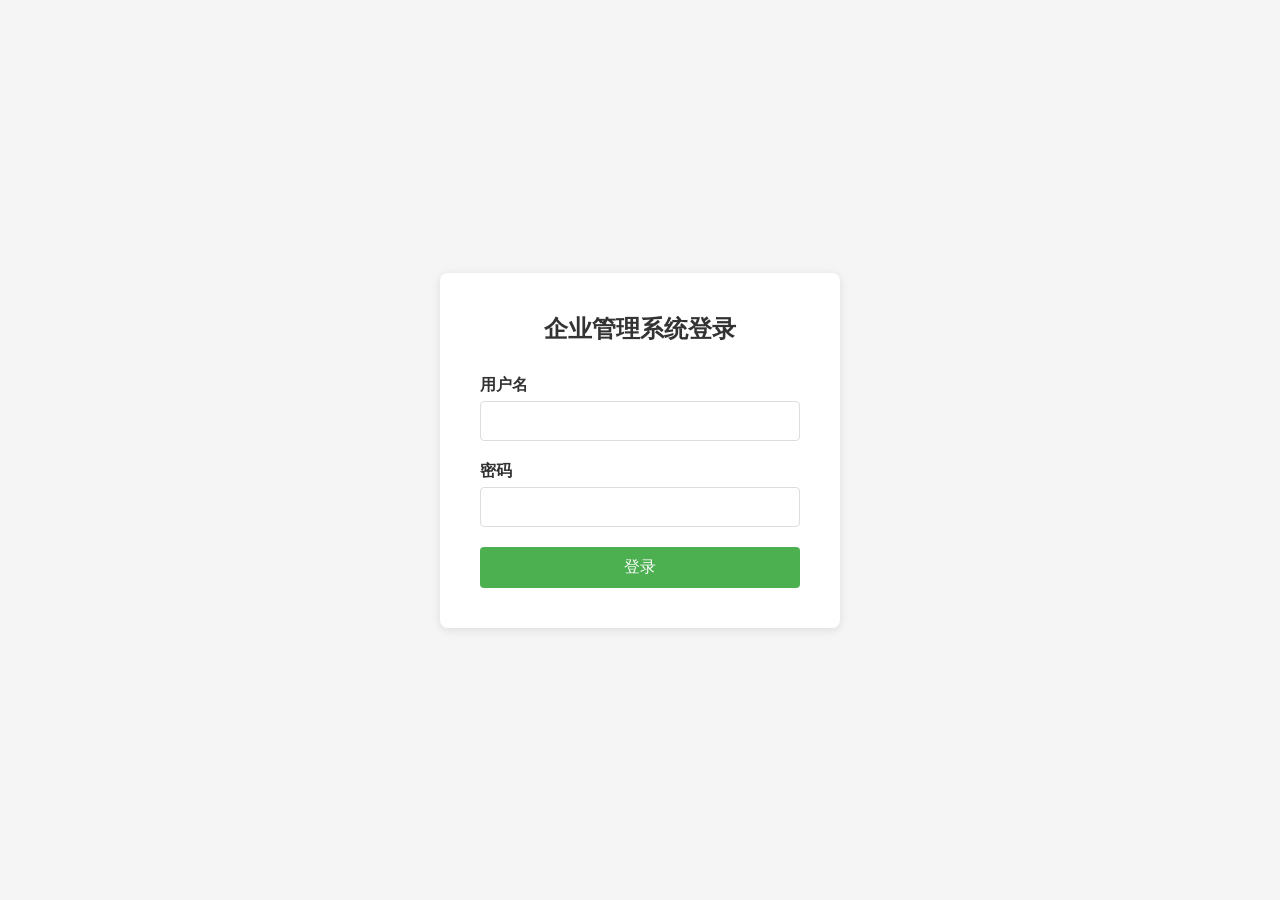
==== index.html @ a505c8fd "初始化企业管理系统前端原型" ====
<!DOCTYPE html>
<html lang="zh-CN">
<head>
    <meta charset="UTF-8">
    <meta name="viewport" content="width=device-width, initial-scale=1.0">
    <title>企业管理系统</title>
    <link rel="stylesheet" href="src/assets/css/style.css">
</head>
<body>
    <div class="container">
        <!-- 登录界面 -->
        <div id="login-page" class="page active">
            <div class="login-container">
                <h2>企业管理系统登录</h2>
                <form id="login-form">
                    <div class="form-group">
                        <label for="username">用户名</label>
                        <input type="text" id="username" name="username" required>
                    </div>
                    <div class="form-group">
                        <label for="password">密码</label>
                        <input type="password" id="password" name="password" required>
                    </div>
                    <button type="submit" class="btn">登录</button>
                </form>
            </div>
        </div>

        <!-- 主界面 -->
        <div id="main-page" class="page">
            <!-- 顶部导航栏 -->
            <header class="header">
                <h1>企业管理系统</h1>
                <div class="user-info">
                    <span>欢迎，管理员</span>
                    <button id="logout-btn" class="btn">退出</button>
                </div>
            </header>

            <!-- 侧边导航菜单 -->
            <nav class="sidebar">
                <ul>
                    <li><a href="#production" class="nav-link" data-target="production">生产管理</a></li>
                    <li><a href="#sales" class="nav-link" data-target="sales">销售管理</a></li>
                    <li><a href="#equipment" class="nav-link" data-target="equipment">设备管理</a></li>
                    <li><a href="#purchase" class="nav-link" data-target="purchase">采购管理</a></li>
                    <li><a href="#warehouse" class="nav-link" data-target="warehouse">仓储管理</a></li>
                    <li><a href="#employee" class="nav-link" data-target="employee">员工管理</a></li>
                </ul>
            </nav>

            <!-- 主内容区域 -->
            <main class="content">
                <!-- 生产管理子系统 -->
                <div id="production" class="subsystem">
                    <h2>生产管理子系统</h2>
                    <div class="subsystem-content">
                        <!-- 生产计划管理 -->
                        <div class="module">
                            <h3>生产计划管理</h3>
                            <p>生产计划管理模块内容</p>
                        </div>
                        <!-- 生产任务排产 -->
                        <div class="module">
                            <h3>生产任务排产</h3>
                            <p>生产任务排产模块内容</p>
                        </div>
                        <!-- 物料需求计划 -->
                        <div class="module">
                            <h3>物料需求计划</h3>
                            <p>物料需求计划模块内容</p>
                        </div>
                        <!-- 库存管理 -->
                        <div class="module">
                            <h3>库存管理</h3>
                            <p>库存管理模块内容</p>
                        </div>
                        <!-- 生产订单管理 -->
                        <div class="module">
                            <h3>生产订单管理</h3>
                            <p>生产订单管理模块内容</p>
                        </div>
                        <!-- 质量管理 -->
                        <div class="module">
                            <h3>质量管理</h3>
                            <p>质量管理模块内容</p>
                        </div>
                    </div>
                </div>

                <!-- 销售管理子系统 -->
                <div id="sales" class="subsystem">
                    <h2>销售管理子系统</h2>
                    <div class="subsystem-content">
                        <!-- 客户信息管理 -->
                        <div class="module">
                            <h3>客户信息管理</h3>
                            <p>客户信息管理模块内容</p>
                        </div>
                        <!-- 销售数据报表 -->
                        <div class="module">
                            <h3>销售数据报表</h3>
                            <p>销售数据报表模块内容</p>
                        </div>
                        <!-- 销售订单管理 -->
                        <div class="module">
                            <h3>销售订单管理</h3>
                            <p>销售订单管理模块内容</p>
                        </div>
                        <!-- 产品定价和促销管理 -->
                        <div class="module">
                            <h3>产品定价和促销管理</h3>
                            <p>产品定价和促销管理模块内容</p>
                        </div>
                        <!-- 销售团队管理 -->
                        <div class="module">
                            <h3>销售团队管理</h3>
                            <p>销售团队管理模块内容</p>
                        </div>
                    </div>
                </div>

                <!-- 设备管理子系统 -->
                <div id="equipment" class="subsystem">
                    <h2>设备管理子系统</h2>
                    <div class="subsystem-content">
                        <!-- 设备状态监控 -->
                        <div class="module">
                            <h3>设备状态监控</h3>
                            <p>设备状态监控模块内容</p>
                        </div>
                        <!-- 设备维护计划管理 -->
                        <div class="module">
                            <h3>设备维护计划管理</h3>
                            <p>设备维护计划管理模块内容</p>
                        </div>
                        <!-- 设备故障记录和分析 -->
                        <div class="module">
                            <h3>设备故障记录和分析</h3>
                            <p>设备故障记录和分析模块内容</p>
                        </div>
                        <!-- 设备信息管理 -->
                        <div class="module">
                            <h3>设备信息管理</h3>
                            <p>设备信息管理模块内容</p>
                        </div>
                    </div>
                </div>

                <!-- 采购管理子系统 -->
                <div id="purchase" class="subsystem">
                    <h2>采购管理子系统</h2>
                    <div class="subsystem-content">
                        <!-- 供应商信息管理 -->
                        <div class="module">
                            <h3>供应商信息管理</h3>
                            <p>供应商信息管理模块内容</p>
                        </div>
                        <!-- 采购流程管理 -->
                        <div class="module">
                            <h3>采购流程管理</h3>
                            <p>采购流程管理模块内容</p>
                        </div>
                        <!-- 采购订单跟踪 -->
                        <div class="module">
                            <h3>采购订单跟踪</h3>
                            <p>采购订单跟踪模块内容</p>
                        </div>
                        <!-- 采购数据分析 -->
                        <div class="module">
                            <h3>采购数据分析</h3>
                            <p>采购数据分析模块内容</p>
                        </div>
                    </div>
                </div>

                <!-- 仓储管理子系统 -->
                <div id="warehouse" class="subsystem">
                    <h2>仓储管理子系统</h2>
                    <div class="subsystem-content">
                        <!-- 仓储基本操作 -->
                        <div class="module">
                            <h3>仓储基本操作</h3>
                            <p>仓储基本操作模块内容</p>
                        </div>
                        <!-- 仓库布局和货位管理 -->
                        <div class="module">
                            <h3>仓库布局和货位管理</h3>
                            <p>仓库布局和货位管理模块内容</p>
                        </div>
                        <!-- 库存预警和盘点 -->
                        <div class="module">
                            <h3>库存预警和盘点</h3>
                            <p>库存预警和盘点模块内容</p>
                        </div>
                        <!-- 运输计划和跟踪 -->
                        <div class="module">
                            <h3>运输计划和跟踪</h3>
                            <p>运输计划和跟踪模块内容</p>
                        </div>
                    </div>
                </div>

                <!-- 员工管理子系统 -->
                <div id="employee" class="subsystem">
                    <h2>员工管理子系统</h2>
                    <div class="subsystem-content">
                        <!-- 员工信息管理 -->
                        <div class="module">
                            <h3>员工信息管理</h3>
                            <p>员工信息管理模块内容</p>
                        </div>
                        <!-- 招聘和培训管理 -->
                        <div class="module">
                            <h3>招聘和培训管理</h3>
                            <p>招聘和培训管理模块内容</p>
                        </div>
                        <!-- 考勤和薪资管理 -->
                        <div class="module">
                            <h3>考勤和薪资管理</h3>
                            <p>考勤和薪资管理模块内容</p>
                        </div>
                        <!-- 员工绩效评估 -->
                        <div class="module">
                            <h3>员工绩效评估</h3>
                            <p>员工绩效评估模块内容</p>
                        </div>
                    </div>
                </div>
            </main>
        </div>
    </div>

    <script src="src/assets/js/main.js"></script>
</body>
</html>
---- src/assets/css/style.css ----
/* 全局样式重置 */
* {
    margin: 0;
    padding: 0;
    box-sizing: border-box;
}

body {
    font-family: Arial, sans-serif;
    background-color: #f5f5f5;
    color: #333;
}

.container {
    width: 100%;
    height: 100vh;
    display: flex;
    flex-direction: column;
}

/* 登录界面样式 */
#login-page {
    display: flex;
    justify-content: center;
    align-items: center;
    height: 100vh;
}

.login-container {
    background-color: white;
    padding: 40px;
    border-radius: 8px;
    box-shadow: 0 2px 10px rgba(0, 0, 0, 0.1);
    width: 400px;
}

.login-container h2 {
    text-align: center;
    margin-bottom: 30px;
    color: #333;
}

.form-group {
    margin-bottom: 20px;
}

.form-group label {
    display: block;
    margin-bottom: 5px;
    font-weight: bold;
}

.form-group input {
    width: 100%;
    padding: 10px;
    border: 1px solid #ddd;
    border-radius: 4px;
    font-size: 16px;
}

.btn {
    background-color: #4CAF50;
    color: white;
    padding: 10px 20px;
    border: none;
    border-radius: 4px;
    cursor: pointer;
    font-size: 16px;
    width: 100%;
}

.btn:hover {
    background-color: #45a049;
}

/* 主界面样式 */
#main-page {
    display: none;
    flex-direction: column;
    height: 100vh;
}

#main-page.active {
    display: flex;
}

.header {
    background-color: #333;
    color: white;
    padding: 15px 20px;
    display: flex;
    justify-content: space-between;
    align-items: center;
}

.header h1 {
    font-size: 20px;
}

.user-info {
    display: flex;
    align-items: center;
    gap: 15px;
}

.user-info .btn {
    width: auto;
    padding: 5px 15px;
    font-size: 14px;
}

/* 侧边导航菜单 */
.sidebar {
    width: 200px;
    background-color: #f8f9fa;
    border-right: 1px solid #ddd;
    height: calc(100vh - 60px);
    float: left;
}

.sidebar ul {
    list-style: none;
}

.sidebar ul li {
    border-bottom: 1px solid #ddd;
}

.sidebar ul li a {
    display: block;
    padding: 15px 20px;
    color: #333;
    text-decoration: none;
    transition: background-color 0.3s;
}

.sidebar ul li a:hover {
    background-color: #e9ecef;
}

.sidebar ul li a.active {
    background-color: #4CAF50;
    color: white;
}

/* 主内容区域 */
.content {
    flex: 1;
    padding: 20px;
    overflow-y: auto;
    margin-left: 200px;
    height: calc(100vh - 60px);
}

/* 子系统样式 */
.subsystem {
    display: none;
}

.subsystem.active {
    display: block;
}

.subsystem h2 {
    margin-bottom: 20px;
    color: #333;
    border-bottom: 2px solid #4CAF50;
    padding-bottom: 10px;
}

.subsystem-content {
    display: grid;
    grid-template-columns: repeat(auto-fit, minmax(300px, 1fr));
    gap: 20px;
}

.module {
    background-color: white;
    padding: 20px;
    border-radius: 8px;
    box-shadow: 0 2px 5px rgba(0, 0, 0, 0.1);
}

.module h3 {
    margin-bottom: 15px;
    color: #333;
    border-bottom: 1px solid #eee;
    padding-bottom: 8px;
}

.module p {
    color: #666;
}

/* 响应式设计 */
@media (max-width: 768px) {
    .sidebar {
        width: 100%;
        height: auto;
        float: none;
    }
    
    .sidebar ul {
        display: flex;
        overflow-x: auto;
    }
    
    .sidebar ul li {
        border-bottom: none;
        border-right: 1px solid #ddd;
    }
    
    .content {
        margin-left: 0;
        margin-top: 10px;
    }
    
    .subsystem-content {
        grid-template-columns: 1fr;
    }
}

/* 隐藏类 */
.page {
    display: none;
}

.page.active {
    display: block;
}
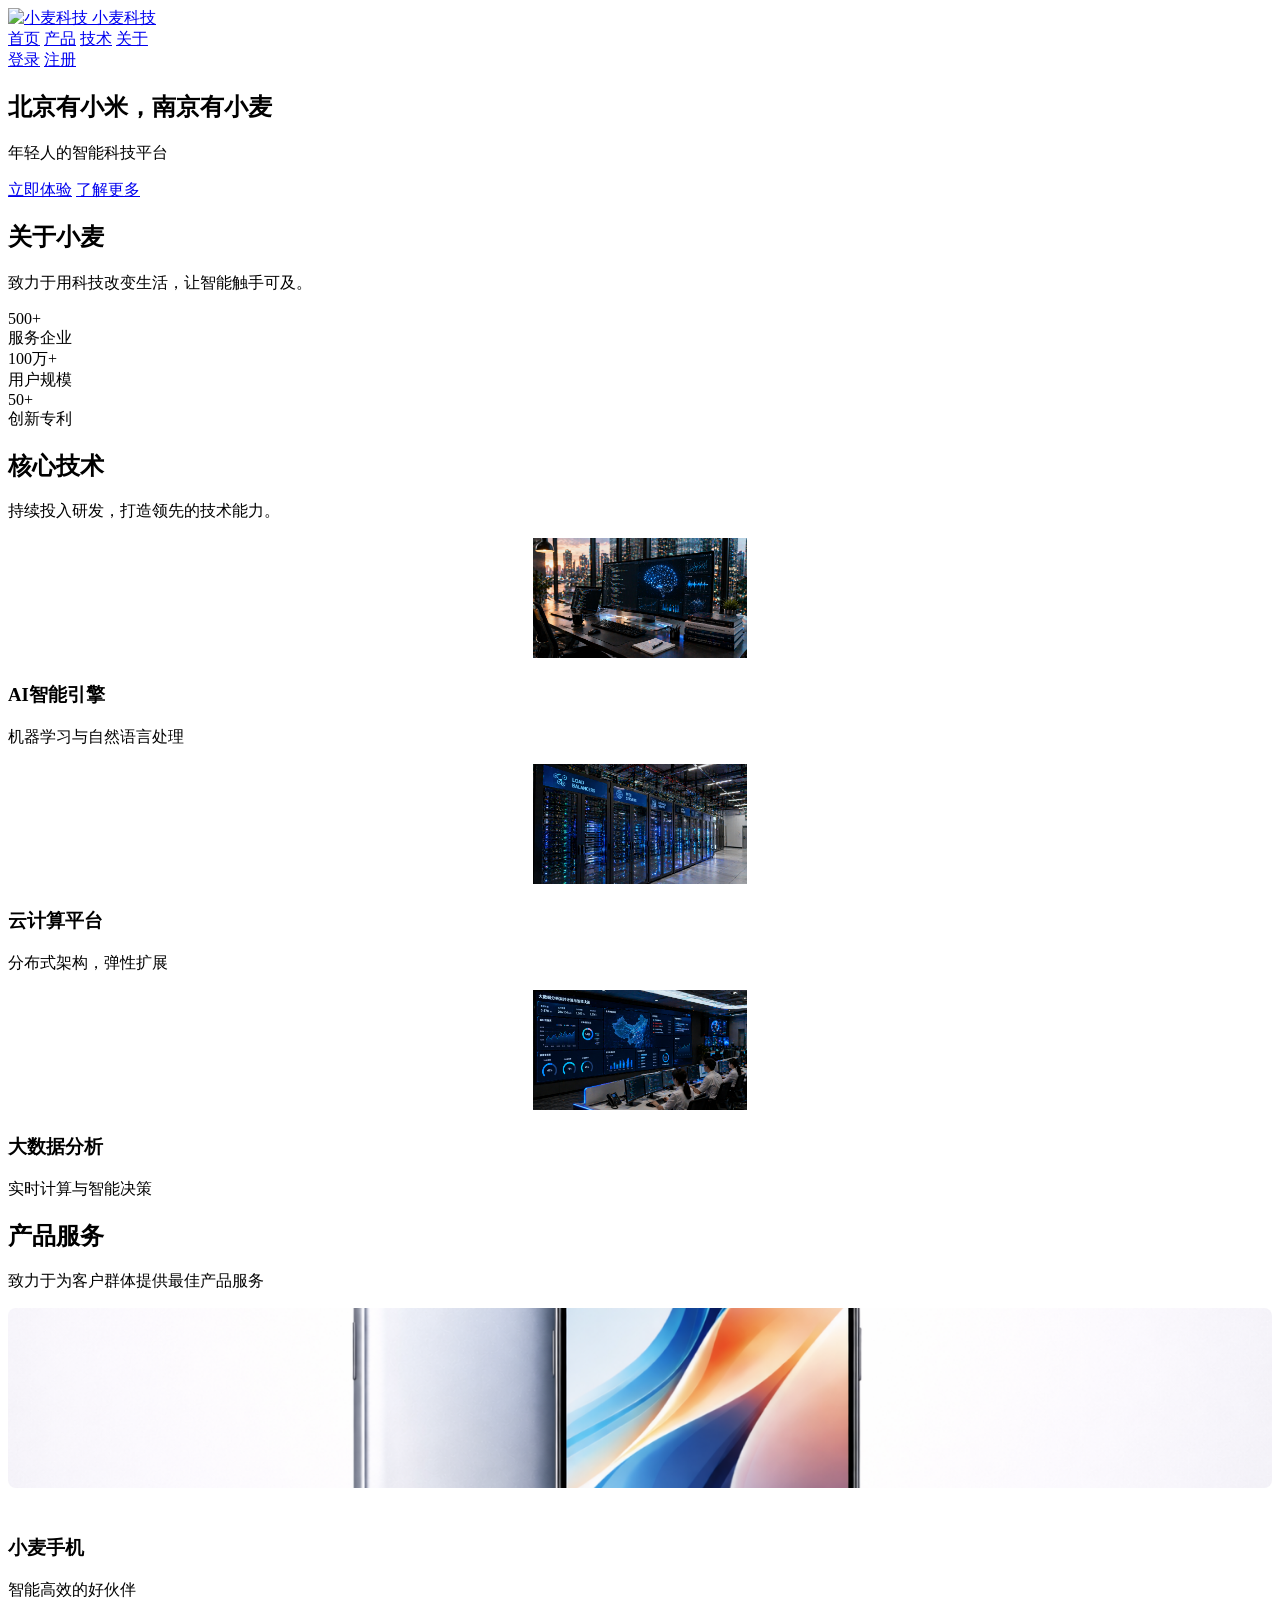
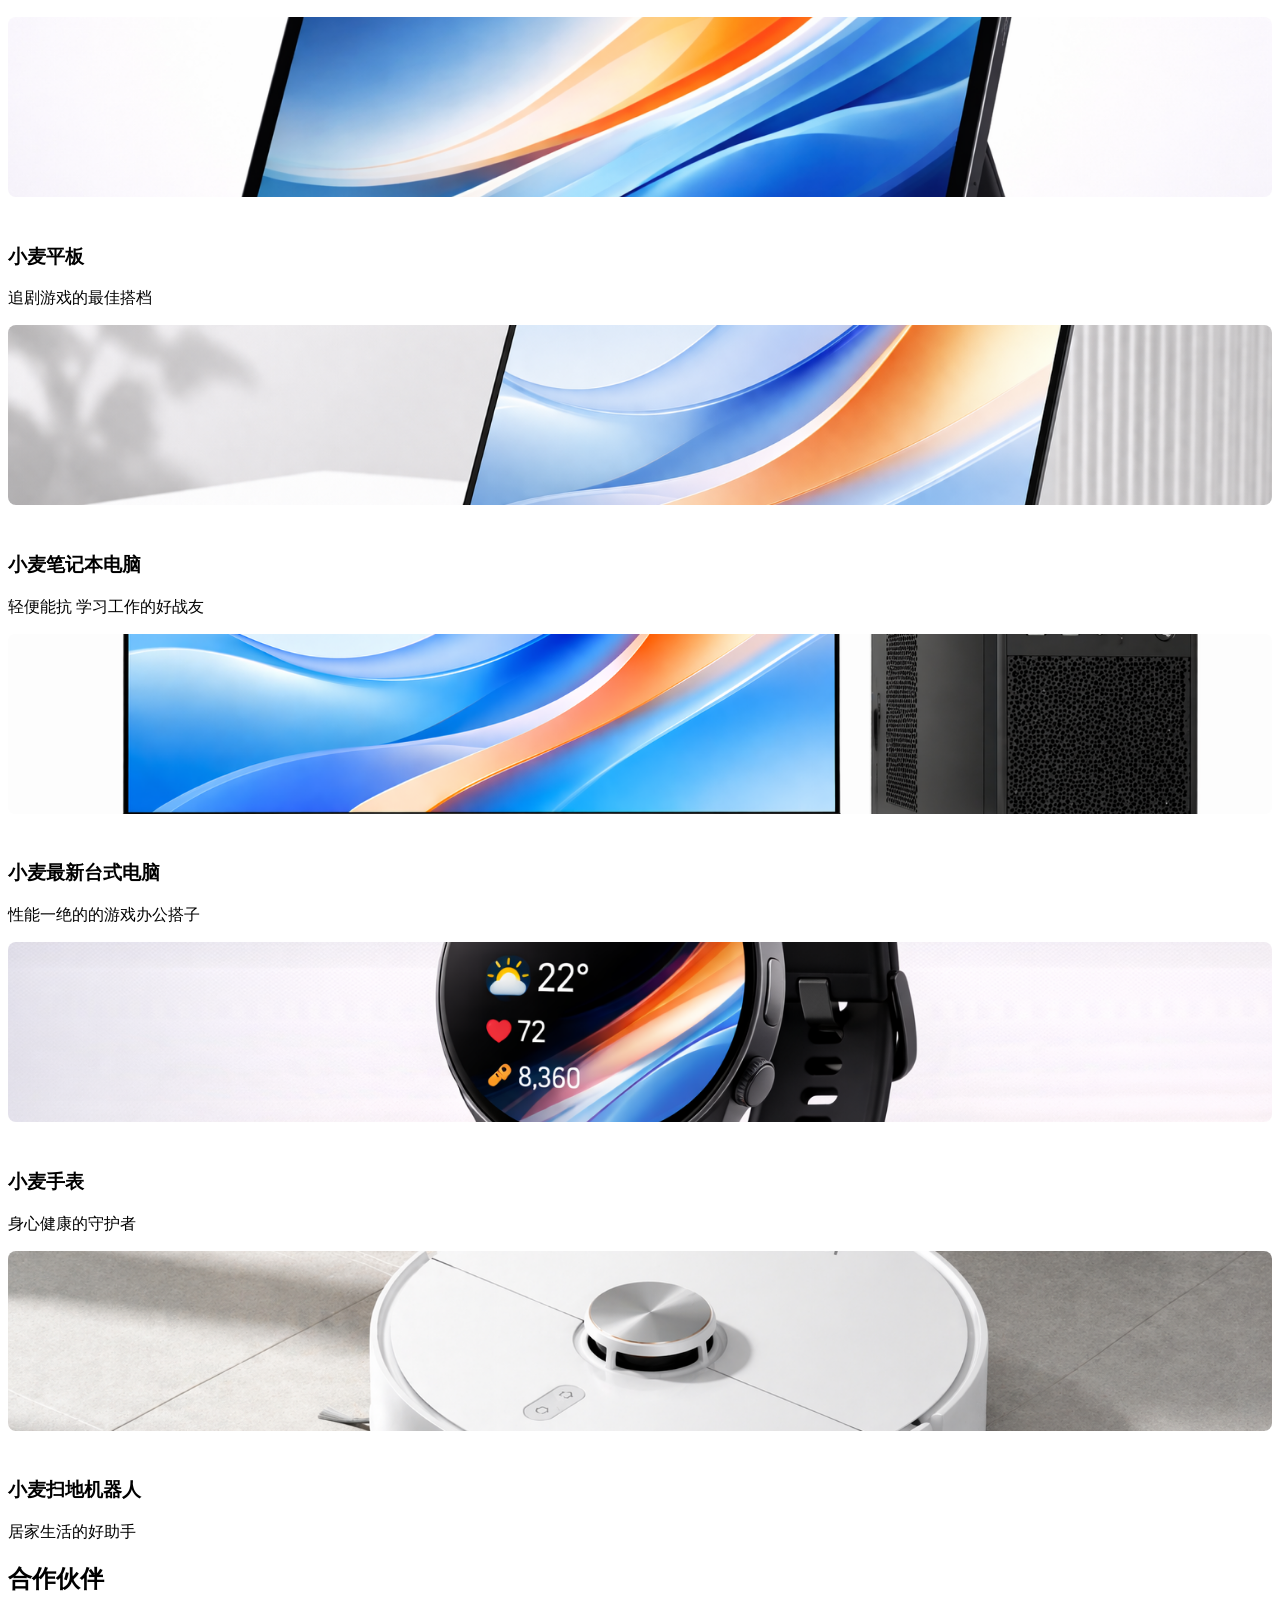
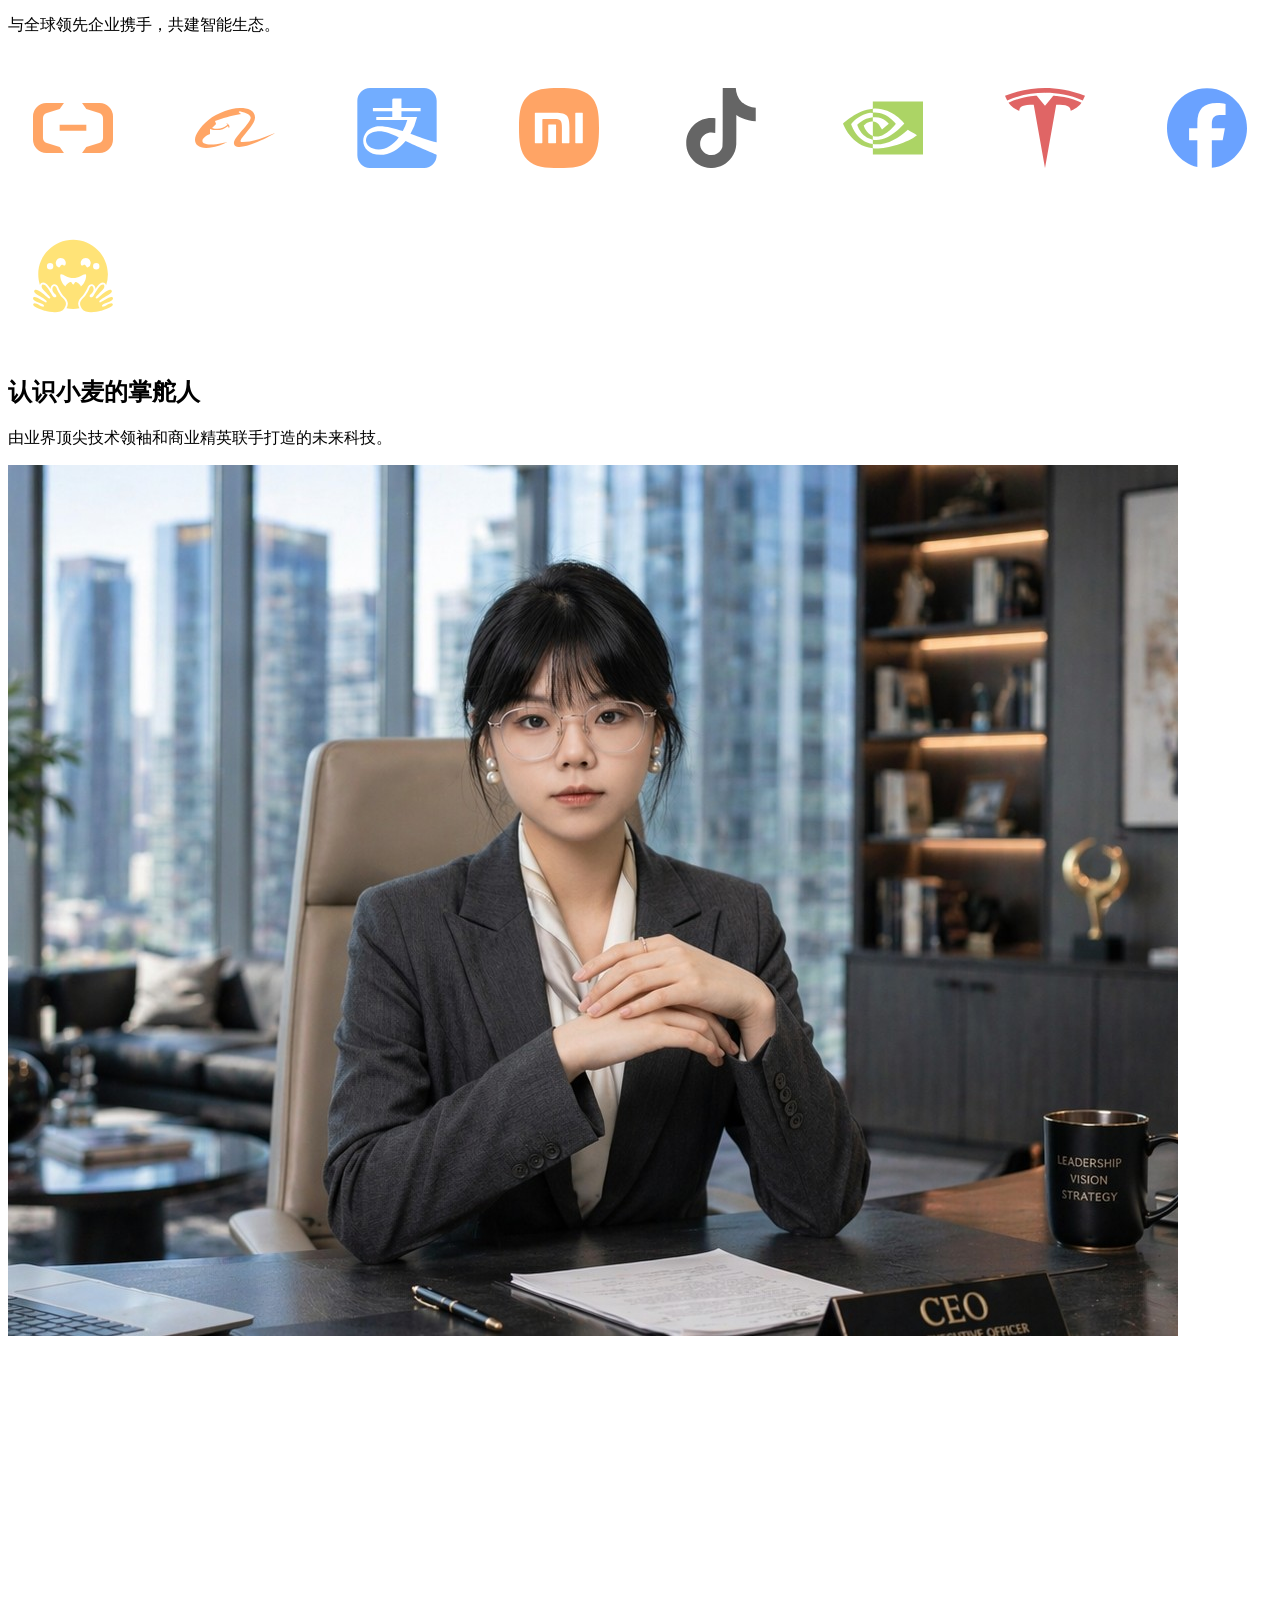
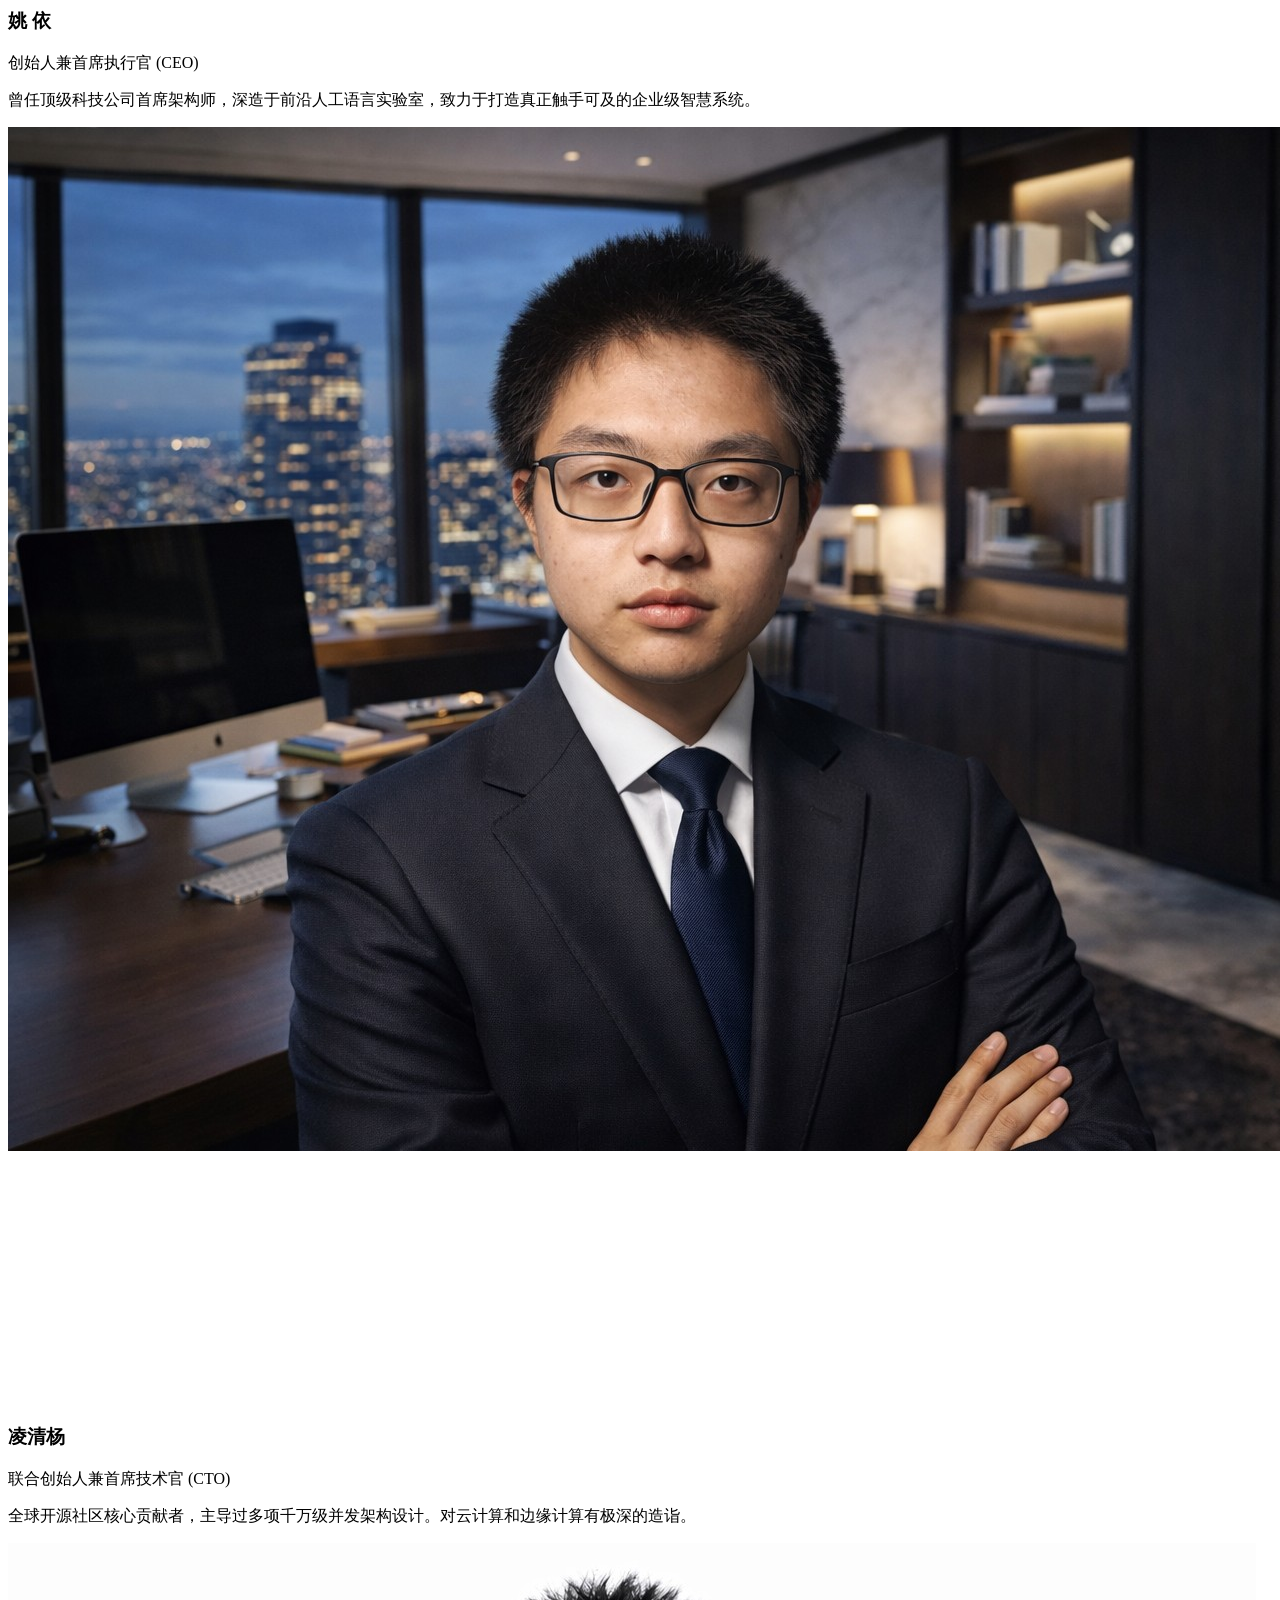
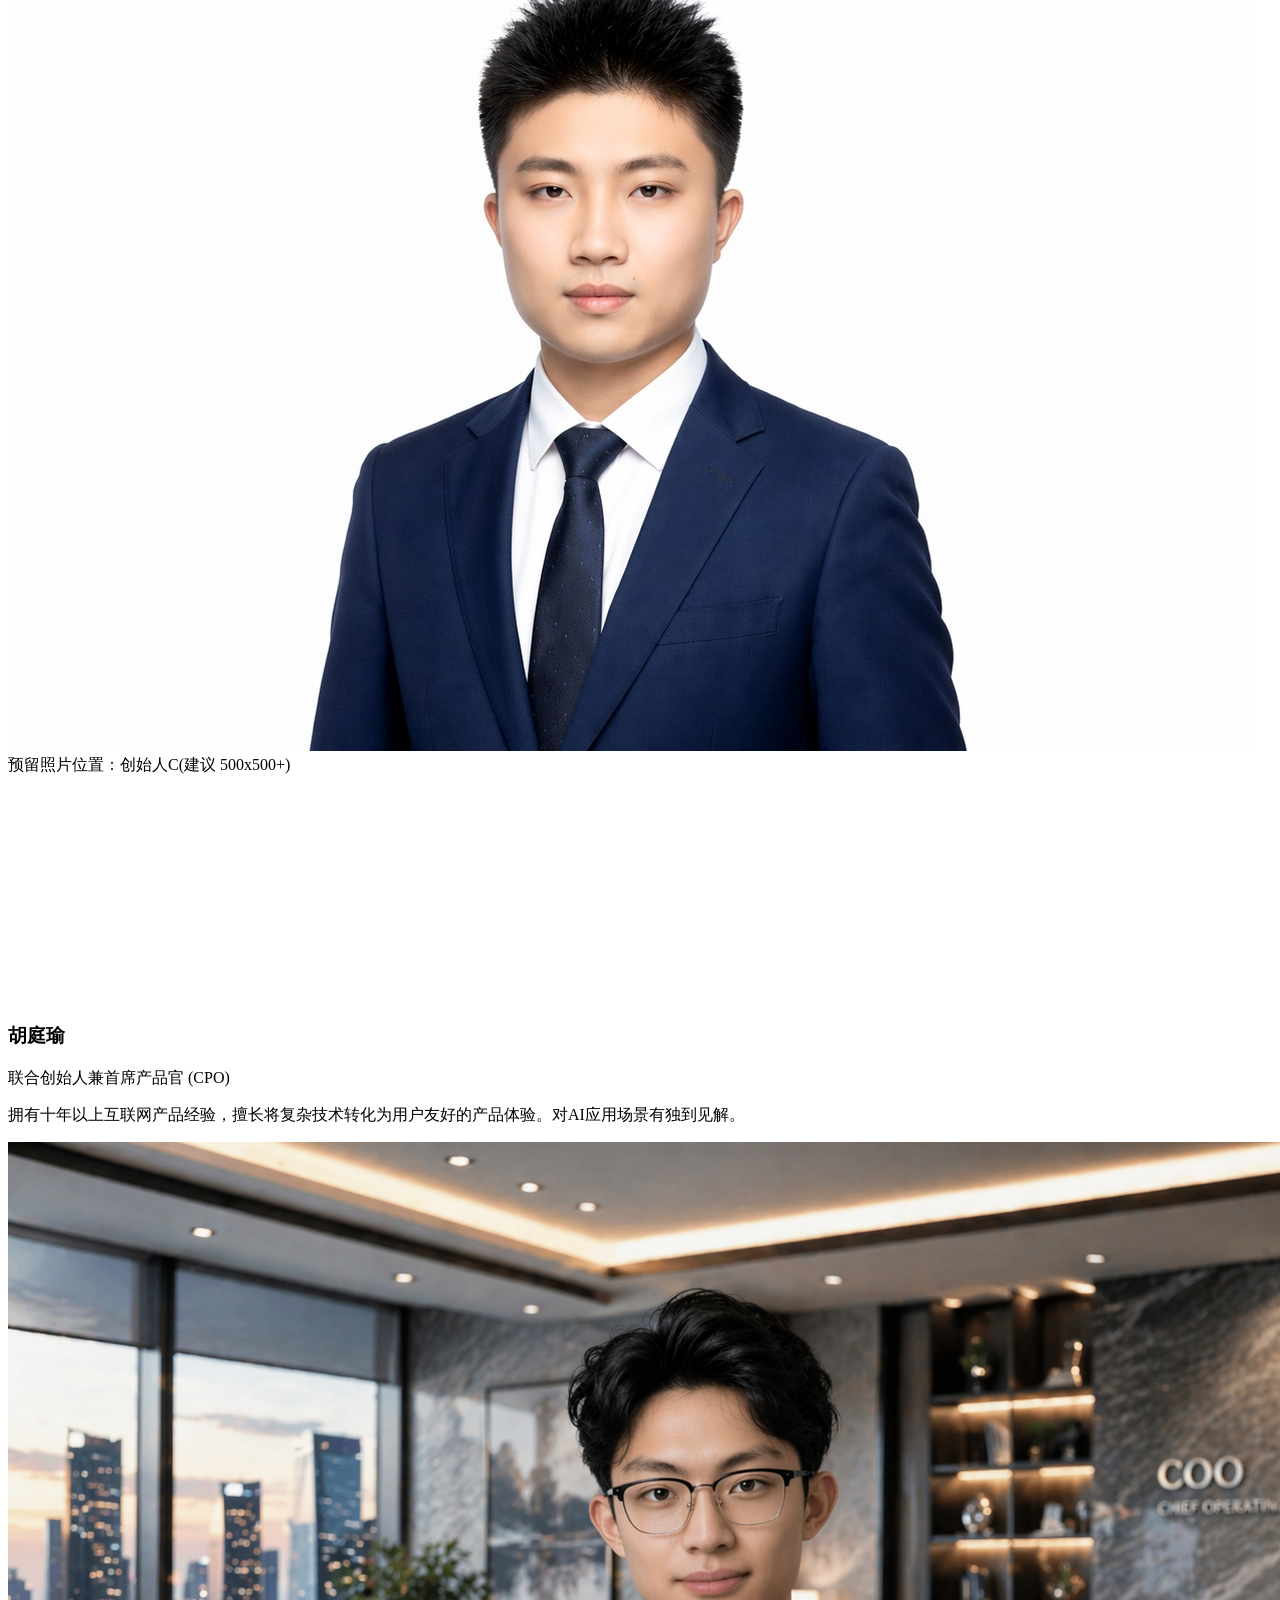
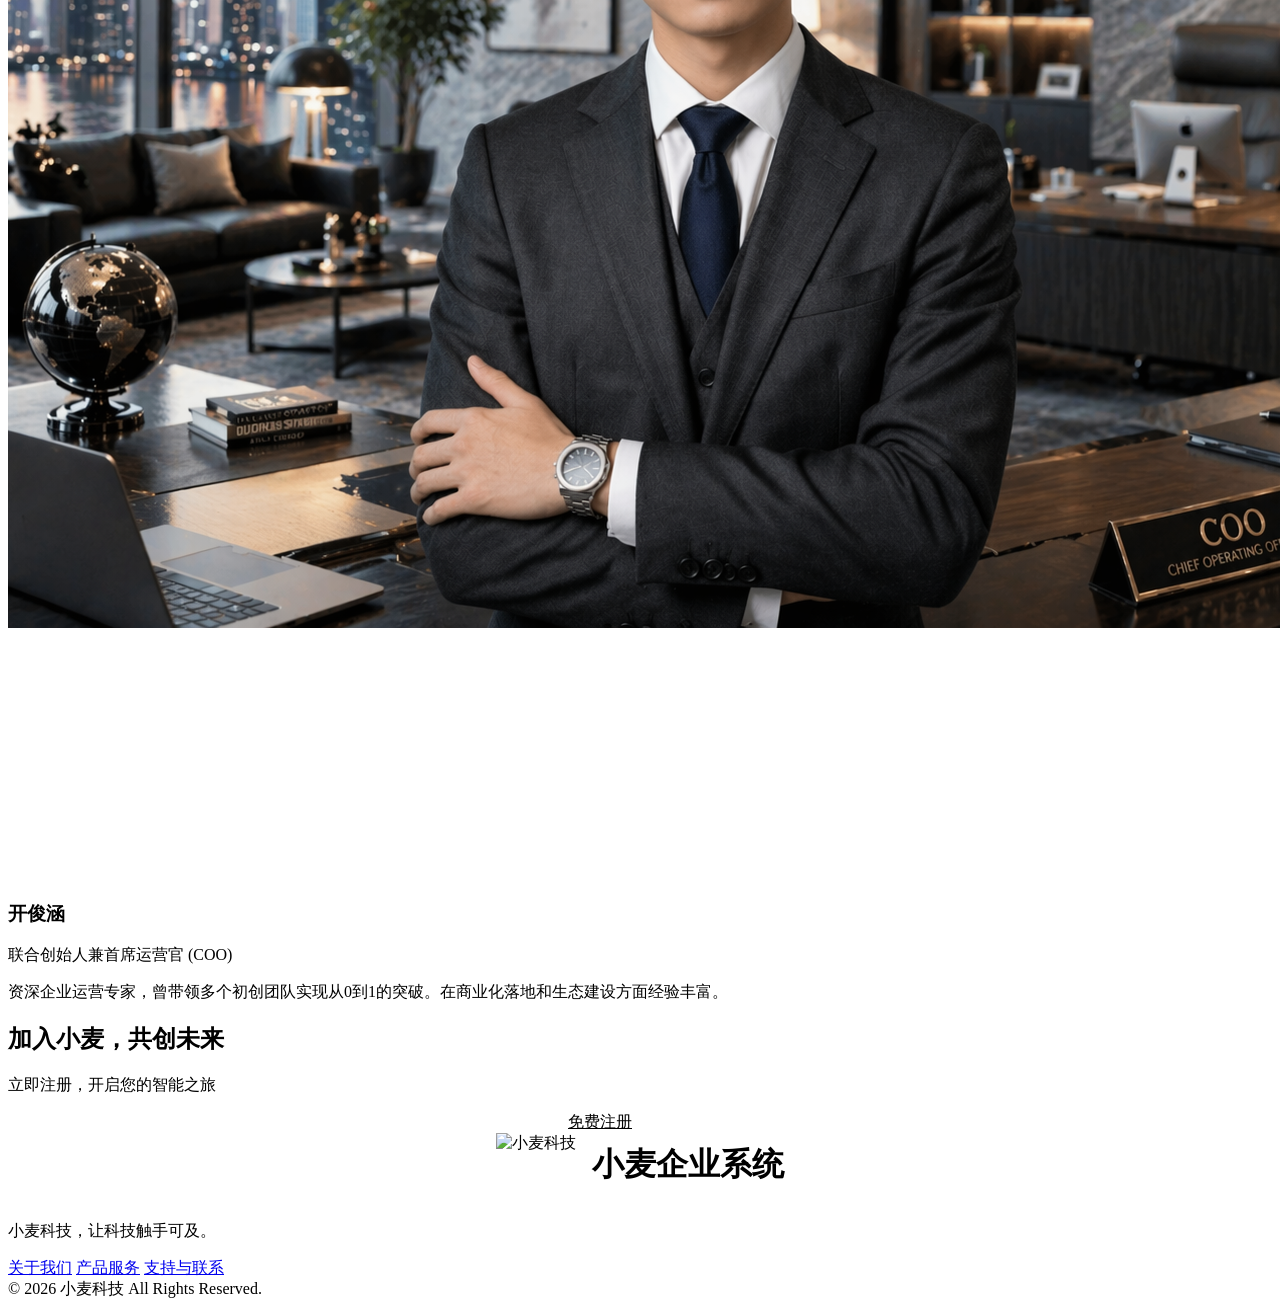
==== commit 2dc20313: "html修改：index、landing（most）、register、login" ====
--- a/index.html
+++ b/index.html
@@ -3,234 +3,27 @@
 <head>
     <meta charset="UTF-8">
     <meta name="viewport" content="width=device-width, initial-scale=1.0">
-    <title>企业管理系统</title>
-    <link rel="stylesheet" href="src/assets/css/style.css">
+    <title>小麦科技</title>
 </head>
 <body>
-    <div class="container">
-        <!-- 登录界面 -->
-        <div id="login-page" class="page active">
-            <div class="login-container">
-                <h2>企业管理系统登录</h2>
-                <form id="login-form">
-                    <div class="form-group">
-                        <label for="username">用户名</label>
-                        <input type="text" id="username" name="username" required>
-                    </div>
-                    <div class="form-group">
-                        <label for="password">密码</label>
-                        <input type="password" id="password" name="password" required>
-                    </div>
-                    <button type="submit" class="btn">登录</button>
-                </form>
-            </div>
-        </div>
+<p>正在跳转...</p>
 
-        <!-- 主界面 -->
-        <div id="main-page" class="page">
-            <!-- 顶部导航栏 -->
-            <header class="header">
-                <h1>企业管理系统</h1>
-                <div class="user-info">
-                    <span>欢迎，管理员</span>
-                    <button id="logout-btn" class="btn">退出</button>
-                </div>
-            </header>
+<script>
+    //落地动画
+    const url = new URL(window.location.href);//获取当前页面的完整 URL 地址
+    const campaign = url.searchParams.get('campaign');//从网址里拿参数的值
+    //抖音专版
+    if (campaign === 'douyin')
+        window.location.href = 'src/pages/landing-douyin.html';
+    //window.location:当前浏览器窗口正在打开的网页地址
+    else if (navigator.userAgent.includes('Mobile'))
+        //navigator.userAgent 是浏览器自动发给网站的「身份自我介绍字符串」
+        window.location.href = 'src/pages/landing-mobile.html';
+    //默认
+    else
+        window.location.href = 'src/pages/landing.html';
+</script>
 
-            <!-- 侧边导航菜单 -->
-            <nav class="sidebar">
-                <ul>
-                    <li><a href="#production" class="nav-link" data-target="production">生产管理</a></li>
-                    <li><a href="#sales" class="nav-link" data-target="sales">销售管理</a></li>
-                    <li><a href="#equipment" class="nav-link" data-target="equipment">设备管理</a></li>
-                    <li><a href="#purchase" class="nav-link" data-target="purchase">采购管理</a></li>
-                    <li><a href="#warehouse" class="nav-link" data-target="warehouse">仓储管理</a></li>
-                    <li><a href="#employee" class="nav-link" data-target="employee">员工管理</a></li>
-                </ul>
-            </nav>
-
-            <!-- 主内容区域 -->
-            <main class="content">
-                <!-- 生产管理子系统 -->
-                <div id="production" class="subsystem">
-                    <h2>生产管理子系统</h2>
-                    <div class="subsystem-content">
-                        <!-- 生产计划管理 -->
-                        <div class="module">
-                            <h3>生产计划管理</h3>
-                            <p>生产计划管理模块内容</p>
-                        </div>
-                        <!-- 生产任务排产 -->
-                        <div class="module">
-                            <h3>生产任务排产</h3>
-                            <p>生产任务排产模块内容</p>
-                        </div>
-                        <!-- 物料需求计划 -->
-                        <div class="module">
-                            <h3>物料需求计划</h3>
-                            <p>物料需求计划模块内容</p>
-                        </div>
-                        <!-- 库存管理 -->
-                        <div class="module">
-                            <h3>库存管理</h3>
-                            <p>库存管理模块内容</p>
-                        </div>
-                        <!-- 生产订单管理 -->
-                        <div class="module">
-                            <h3>生产订单管理</h3>
-                            <p>生产订单管理模块内容</p>
-                        </div>
-                        <!-- 质量管理 -->
-                        <div class="module">
-                            <h3>质量管理</h3>
-                            <p>质量管理模块内容</p>
-                        </div>
-                    </div>
-                </div>
-
-                <!-- 销售管理子系统 -->
-                <div id="sales" class="subsystem">
-                    <h2>销售管理子系统</h2>
-                    <div class="subsystem-content">
-                        <!-- 客户信息管理 -->
-                        <div class="module">
-                            <h3>客户信息管理</h3>
-                            <p>客户信息管理模块内容</p>
-                        </div>
-                        <!-- 销售数据报表 -->
-                        <div class="module">
-                            <h3>销售数据报表</h3>
-                            <p>销售数据报表模块内容</p>
-                        </div>
-                        <!-- 销售订单管理 -->
-                        <div class="module">
-                            <h3>销售订单管理</h3>
-                            <p>销售订单管理模块内容</p>
-                        </div>
-                        <!-- 产品定价和促销管理 -->
-                        <div class="module">
-                            <h3>产品定价和促销管理</h3>
-                            <p>产品定价和促销管理模块内容</p>
-                        </div>
-                        <!-- 销售团队管理 -->
-                        <div class="module">
-                            <h3>销售团队管理</h3>
-                            <p>销售团队管理模块内容</p>
-                        </div>
-                    </div>
-                </div>
-
-                <!-- 设备管理子系统 -->
-                <div id="equipment" class="subsystem">
-                    <h2>设备管理子系统</h2>
-                    <div class="subsystem-content">
-                        <!-- 设备状态监控 -->
-                        <div class="module">
-                            <h3>设备状态监控</h3>
-                            <p>设备状态监控模块内容</p>
-                        </div>
-                        <!-- 设备维护计划管理 -->
-                        <div class="module">
-                            <h3>设备维护计划管理</h3>
-                            <p>设备维护计划管理模块内容</p>
-                        </div>
-                        <!-- 设备故障记录和分析 -->
-                        <div class="module">
-                            <h3>设备故障记录和分析</h3>
-                            <p>设备故障记录和分析模块内容</p>
-                        </div>
-                        <!-- 设备信息管理 -->
-                        <div class="module">
-                            <h3>设备信息管理</h3>
-                            <p>设备信息管理模块内容</p>
-                        </div>
-                    </div>
-                </div>
-
-                <!-- 采购管理子系统 -->
-                <div id="purchase" class="subsystem">
-                    <h2>采购管理子系统</h2>
-                    <div class="subsystem-content">
-                        <!-- 供应商信息管理 -->
-                        <div class="module">
-                            <h3>供应商信息管理</h3>
-                            <p>供应商信息管理模块内容</p>
-                        </div>
-                        <!-- 采购流程管理 -->
-                        <div class="module">
-                            <h3>采购流程管理</h3>
-                            <p>采购流程管理模块内容</p>
-                        </div>
-                        <!-- 采购订单跟踪 -->
-                        <div class="module">
-                            <h3>采购订单跟踪</h3>
-                            <p>采购订单跟踪模块内容</p>
-                        </div>
-                        <!-- 采购数据分析 -->
-                        <div class="module">
-                            <h3>采购数据分析</h3>
-                            <p>采购数据分析模块内容</p>
-                        </div>
-                    </div>
-                </div>
-
-                <!-- 仓储管理子系统 -->
-                <div id="warehouse" class="subsystem">
-                    <h2>仓储管理子系统</h2>
-                    <div class="subsystem-content">
-                        <!-- 仓储基本操作 -->
-                        <div class="module">
-                            <h3>仓储基本操作</h3>
-                            <p>仓储基本操作模块内容</p>
-                        </div>
-                        <!-- 仓库布局和货位管理 -->
-                        <div class="module">
-                            <h3>仓库布局和货位管理</h3>
-                            <p>仓库布局和货位管理模块内容</p>
-                        </div>
-                        <!-- 库存预警和盘点 -->
-                        <div class="module">
-                            <h3>库存预警和盘点</h3>
-                            <p>库存预警和盘点模块内容</p>
-                        </div>
-                        <!-- 运输计划和跟踪 -->
-                        <div class="module">
-                            <h3>运输计划和跟踪</h3>
-                            <p>运输计划和跟踪模块内容</p>
-                        </div>
-                    </div>
-                </div>
-
-                <!-- 员工管理子系统 -->
-                <div id="employee" class="subsystem">
-                    <h2>员工管理子系统</h2>
-                    <div class="subsystem-content">
-                        <!-- 员工信息管理 -->
-                        <div class="module">
-                            <h3>员工信息管理</h3>
-                            <p>员工信息管理模块内容</p>
-                        </div>
-                        <!-- 招聘和培训管理 -->
-                        <div class="module">
-                            <h3>招聘和培训管理</h3>
-                            <p>招聘和培训管理模块内容</p>
-                        </div>
-                        <!-- 考勤和薪资管理 -->
-                        <div class="module">
-                            <h3>考勤和薪资管理</h3>
-                            <p>考勤和薪资管理模块内容</p>
-                        </div>
-                        <!-- 员工绩效评估 -->
-                        <div class="module">
-                            <h3>员工绩效评估</h3>
-                            <p>员工绩效评估模块内容</p>
-                        </div>
-                    </div>
-                </div>
-            </main>
-        </div>
-    </div>
-
-    <script src="src/assets/js/main.js"></script>
+<script>window.location.href = 'src/pages/landing.html';</script>
 </body>
 </html>
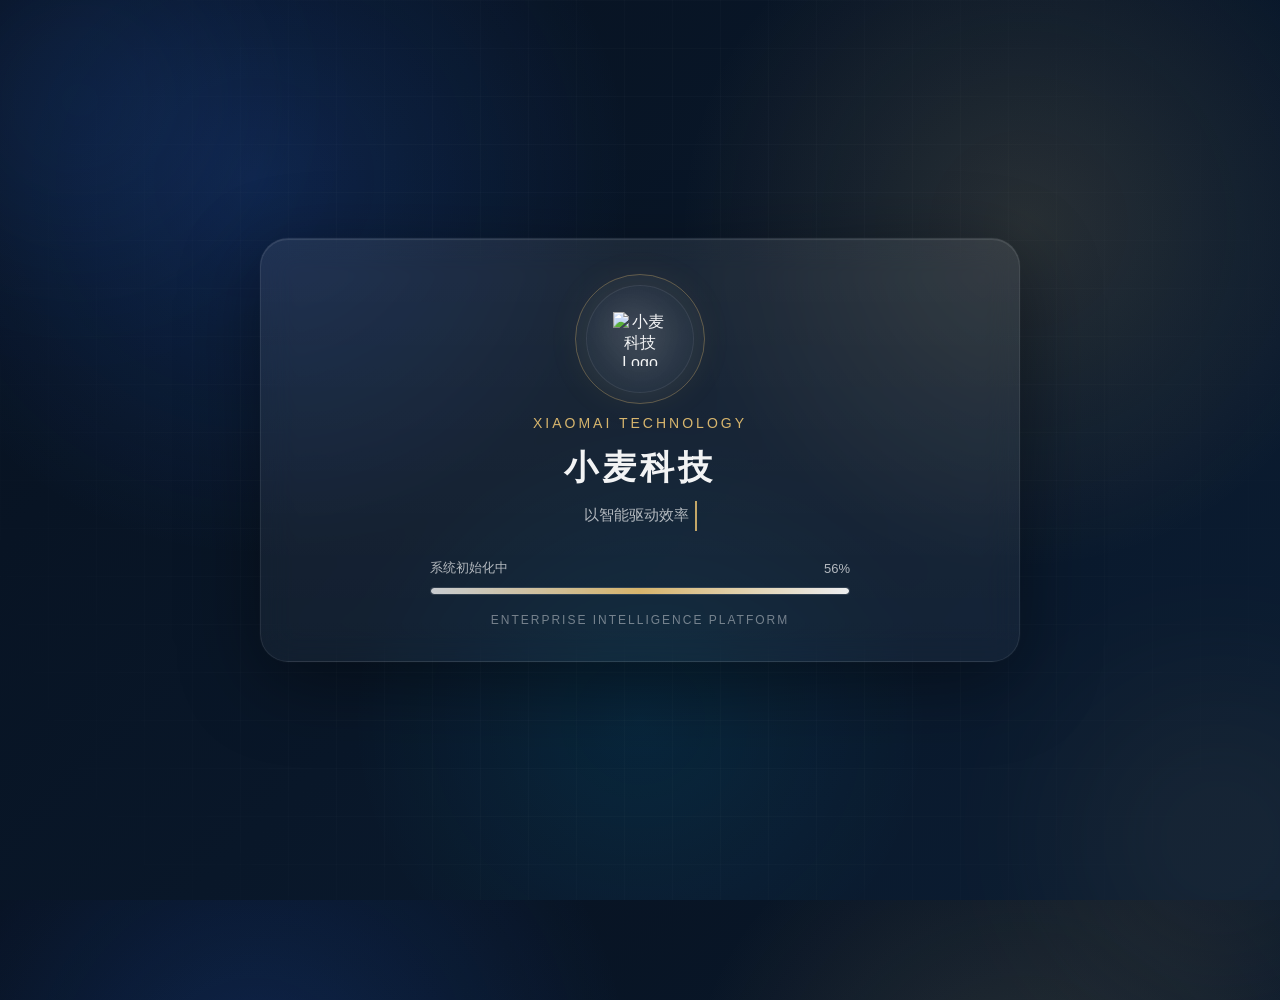
==== commit 611f94e5: "fix landing and mobile experience" ====
--- a/index.html
+++ b/index.html
@@ -1,29 +1,101 @@
 <!DOCTYPE html>
 <html lang="zh-CN">
 <head>
-    <meta charset="UTF-8">
-    <meta name="viewport" content="width=device-width, initial-scale=1.0">
-    <title>小麦科技</title>
+  <meta charset="UTF-8">
+  <meta name="viewport" content="width=device-width, initial-scale=1.0">
+  <title>小麦科技</title>
+  <link rel="icon" href="src/assets/images/logo.ico">
+  <link rel="stylesheet" href="src/assets/css/pages/loader.css">
 </head>
 <body>
-<p>正在跳转...</p>
+  <div class="loader-grid"></div>
+  <div class="loader-particles" id="particles"></div>
 
-<script>
-    //落地动画
-    const url = new URL(window.location.href);//获取当前页面的完整 URL 地址
-    const campaign = url.searchParams.get('campaign');//从网址里拿参数的值
-    //抖音专版
-    if (campaign === 'douyin')
-        window.location.href = 'src/pages/landing-douyin.html';
-    //window.location:当前浏览器窗口正在打开的网页地址
-    else if (navigator.userAgent.includes('Mobile'))
-        //navigator.userAgent 是浏览器自动发给网站的「身份自我介绍字符串」
-        window.location.href = 'src/pages/landing-mobile.html';
-    //默认
-    else
-        window.location.href = 'src/pages/landing.html';
-</script>
+  <div class="corner-light left"></div>
+  <div class="corner-light right"></div>
 
-<script>window.location.href = 'src/pages/landing.html';</script>
+  <div class="loader-shell" id="launchPage">
+    <div class="launch-card">
+      <div class="logo-ring">
+        <img src="src/assets/images/logo.png" alt="小麦科技Logo">
+      </div>
+
+      <div class="loader-subtitle">XIAOMAI TECHNOLOGY</div>
+      <h1 class="loader-brand">小麦科技</h1>
+      <p class="loader-desc typing-text" id="typingText"></p>
+
+      <div class="progress-wrap">
+        <div class="progress-text">
+          <span>系统初始化中</span>
+          <span id="percent">0%</span>
+        </div>
+        <div class="progress-bar">
+          <div class="progress-fill"></div>
+        </div>
+      </div>
+
+      <div class="footer-tip">ENTERPRISE INTELLIGENCE PLATFORM</div>
+    </div>
+  </div>
+
+  <script>
+    'use strict';
+
+    const particlesContainer = document.getElementById('particles');
+    const particleCount = 18;
+
+    for (let i = 0; i < particleCount; i += 1) {
+      const dot = document.createElement('span');
+      dot.className = 'loader-particle';
+      dot.style.left = Math.random() * 100 + 'vw';
+      dot.style.bottom = -20 - Math.random() * 100 + 'px';
+      dot.style.animationDuration = 5 + Math.random() * 6 + 's';
+      dot.style.animationDelay = Math.random() * 4 + 's';
+      dot.style.opacity = 0.25 + Math.random() * 0.5;
+      dot.style.transform = 'scale(' + (0.6 + Math.random() * 1.2) + ')';
+      particlesContainer.appendChild(dot);
+    }
+
+    const percentEl = document.getElementById('percent');
+    let current = 0;
+    const totalDuration = 2300;
+    const interval = 22;
+    const step = 100 / (totalDuration / interval);
+
+    const timer = setInterval(() => {
+      current += step;
+      if (current >= 100) {
+        current = 100;
+        clearInterval(timer);
+      }
+      percentEl.textContent = Math.floor(current) + '%';
+    }, interval);
+
+    const typingTextEl = document.getElementById('typingText');
+    const slogan = '以智能驱动效率，以科技重塑企业运营';
+    let charIndex = 0;
+
+    function typeSlogan() {
+      if (charIndex < slogan.length) {
+        typingTextEl.textContent += slogan.charAt(charIndex);
+        charIndex += 1;
+        setTimeout(typeSlogan, 90);
+      }
+    }
+
+    function getTargetUrl() {
+      return 'src/pages/landing.html';
+    }
+
+    setTimeout(typeSlogan, 700);
+
+    setTimeout(() => {
+      document.getElementById('launchPage').classList.add('fade-out');
+    }, 2600);
+
+    setTimeout(() => {
+      window.location.replace(getTargetUrl());
+    }, 3200);
+  </script>
 </body>
-</html>+</html>
--- a/src/assets/css/pages/loader.css
+++ b/src/assets/css/pages/loader.css
@@ -0,0 +1,370 @@
+* {
+  margin: 0;
+  padding: 0;
+  box-sizing: border-box;
+}
+
+:root {
+  --loader-bg: #07111f;
+  --loader-bg-deep: #0b1d33;
+  --loader-gold: #d7b56d;
+  --loader-gold-soft: rgba(215, 181, 109, 0.35);
+  --loader-white: rgba(255, 255, 255, 0.95);
+  --loader-muted: rgba(255, 255, 255, 0.68);
+  --loader-line: rgba(255, 255, 255, 0.08);
+}
+
+body {
+  font-family: "Microsoft YaHei", "PingFang SC", "Segoe UI", sans-serif;
+  background:
+    radial-gradient(circle at 20% 20%, rgba(45, 114, 255, 0.18), transparent 30%),
+    radial-gradient(circle at 80% 25%, rgba(215, 181, 109, 0.15), transparent 28%),
+    radial-gradient(circle at 50% 80%, rgba(0, 204, 255, 0.08), transparent 30%),
+    linear-gradient(135deg, var(--loader-bg), var(--loader-bg-deep));
+  color: var(--loader-white);
+  height: 100vh;
+  overflow: hidden;
+  position: relative;
+}
+
+.loader-grid {
+  position: absolute;
+  inset: 0;
+  background-image:
+    linear-gradient(rgba(255, 255, 255, 0.04) 1px, transparent 1px),
+    linear-gradient(90deg, rgba(255, 255, 255, 0.04) 1px, transparent 1px);
+  background-size: 48px 48px;
+  mask-image: radial-gradient(circle at center, black 45%, transparent 95%);
+  -webkit-mask-image: radial-gradient(circle at center, black 45%, transparent 95%);
+  animation: gridMove 10s linear infinite;
+  opacity: 0.5;
+}
+
+.loader-particles {
+  position: absolute;
+  inset: 0;
+  overflow: hidden;
+  pointer-events: none;
+}
+
+.loader-particle {
+  position: absolute;
+  width: 6px;
+  height: 6px;
+  border-radius: 50%;
+  background: radial-gradient(circle, rgba(255, 255, 255, 0.95), rgba(255, 255, 255, 0.05));
+  box-shadow: 0 0 18px rgba(255, 255, 255, 0.3);
+  animation: floatUp linear infinite;
+  opacity: 0.65;
+}
+
+.corner-light {
+  position: absolute;
+  width: 320px;
+  height: 320px;
+  border-radius: 50%;
+  filter: blur(80px);
+  opacity: 0.18;
+  pointer-events: none;
+}
+
+.corner-light.left {
+  top: -60px;
+  left: -80px;
+  background: rgba(62, 133, 255, 0.45);
+}
+
+.corner-light.right {
+  right: -100px;
+  bottom: -100px;
+  background: rgba(215, 181, 109, 0.35);
+}
+
+.loader-shell {
+  position: relative;
+  z-index: 2;
+  width: 100%;
+  height: 100vh;
+  display: flex;
+  justify-content: center;
+  align-items: center;
+  padding: 24px;
+}
+
+.launch-card {
+  width: min(92vw, 760px);
+  padding: 46px 42px 34px;
+  border: 1px solid var(--loader-line);
+  border-radius: 28px;
+  background: linear-gradient(180deg, rgba(255, 255, 255, 0.08), rgba(255, 255, 255, 0.04));
+  backdrop-filter: blur(16px);
+  -webkit-backdrop-filter: blur(16px);
+  box-shadow:
+    0 20px 80px rgba(0, 0, 0, 0.42),
+    inset 0 1px 0 rgba(255, 255, 255, 0.1),
+    0 0 0 1px rgba(255, 255, 255, 0.02);
+  text-align: center;
+  position: relative;
+  overflow: hidden;
+  animation: cardEnter 1.1s cubic-bezier(0.22, 0.9, 0.25, 1) both;
+}
+
+.launch-card::before {
+  content: "";
+  position: absolute;
+  inset: -2px;
+  background: linear-gradient(120deg, transparent 15%, rgba(255, 255, 255, 0.12) 50%, transparent 85%);
+  transform: translateX(-120%);
+  animation: shine 2.2s ease-in-out infinite;
+}
+
+.launch-card > * {
+  position: relative;
+  z-index: 1;
+}
+
+.logo-ring {
+  width: 108px;
+  height: 108px;
+  margin: 0 auto 22px;
+  border-radius: 50%;
+  display: grid;
+  place-items: center;
+  position: relative;
+  background: radial-gradient(circle at center, rgba(255, 255, 255, 0.14), rgba(255, 255, 255, 0.03));
+  border: 1px solid rgba(255, 255, 255, 0.08);
+  box-shadow:
+    0 0 0 10px rgba(255, 255, 255, 0.02),
+    0 0 40px rgba(215, 181, 109, 0.12);
+  animation: pulse 2.2s ease-in-out infinite;
+}
+
+.logo-ring::before,
+.logo-ring::after {
+  content: "";
+  position: absolute;
+  inset: -12px;
+  border-radius: 50%;
+  border: 1px solid rgba(215, 181, 109, 0.2);
+  animation: ripple 2.4s linear infinite;
+}
+
+.logo-ring::after {
+  animation-delay: 1.2s;
+}
+
+.logo-ring img {
+  width: 54px;
+  height: 54px;
+  object-fit: contain;
+  filter: drop-shadow(0 0 18px rgba(255, 255, 255, 0.22));
+}
+
+.loader-subtitle {
+  font-size: 14px;
+  letter-spacing: 3px;
+  text-transform: uppercase;
+  color: var(--loader-gold);
+  margin-bottom: 14px;
+  animation: fadeUp 0.9s ease 0.4s both;
+}
+
+.loader-brand {
+  font-size: 34px;
+  font-weight: 700;
+  letter-spacing: 4px;
+  margin-bottom: 10px;
+  color: var(--loader-white);
+  animation: fadeUp 0.9s ease 0.25s both;
+}
+
+.loader-desc {
+  font-size: 15px;
+  line-height: 1.8;
+  color: var(--loader-muted);
+  margin-bottom: 28px;
+  animation: fadeUp 0.9s ease 0.55s both;
+}
+
+.typing-text {
+  min-height: 30px;
+  white-space: nowrap;
+  overflow: hidden;
+  border-right: 2px solid rgba(215, 181, 109, 0.9);
+  width: fit-content;
+  max-width: 100%;
+  margin: 0 auto 28px;
+  padding-right: 6px;
+  animation: cursorBlink 0.8s steps(1) infinite;
+}
+
+.progress-wrap {
+  width: min(420px, 100%);
+  margin: 0 auto;
+  animation: fadeUp 0.9s ease 0.7s both;
+}
+
+.progress-text {
+  display: flex;
+  justify-content: space-between;
+  align-items: center;
+  font-size: 13px;
+  color: var(--loader-muted);
+  margin-bottom: 10px;
+}
+
+.progress-bar {
+  width: 100%;
+  height: 8px;
+  border-radius: 999px;
+  background: rgba(255, 255, 255, 0.08);
+  overflow: hidden;
+  position: relative;
+  border: 1px solid rgba(255, 255, 255, 0.05);
+}
+
+.progress-fill {
+  width: 0;
+  height: 100%;
+  border-radius: inherit;
+  background: linear-gradient(90deg, rgba(255, 255, 255, 0.75), var(--loader-gold), rgba(255, 255, 255, 0.92));
+  box-shadow: 0 0 18px var(--loader-gold-soft);
+  animation: loading 2.3s cubic-bezier(0.22, 0.61, 0.36, 1) forwards;
+}
+
+.footer-tip {
+  margin-top: 18px;
+  font-size: 12px;
+  letter-spacing: 2px;
+  color: rgba(255, 255, 255, 0.42);
+  animation: fadeUp 0.9s ease 0.85s both;
+}
+
+.loader-shell.fade-out {
+  animation: pageOut 0.7s ease forwards;
+}
+
+@keyframes gridMove {
+  0% { transform: translateY(0) scale(1); }
+  100% { transform: translateY(48px) scale(1.02); }
+}
+
+@keyframes floatUp {
+  0% {
+    transform: translateY(20px) scale(0.8);
+    opacity: 0;
+  }
+  20% { opacity: 0.6; }
+  100% {
+    transform: translateY(-120vh) scale(1.2);
+    opacity: 0;
+  }
+}
+
+@keyframes cardEnter {
+  0% {
+    opacity: 0;
+    transform: translateY(36px) scale(0.96);
+    filter: blur(8px);
+  }
+  100% {
+    opacity: 1;
+    transform: translateY(0) scale(1);
+    filter: blur(0);
+  }
+}
+
+@keyframes shine {
+  0% { transform: translateX(-120%); }
+  55% { transform: translateX(120%); }
+  100% { transform: translateX(120%); }
+}
+
+@keyframes pulse {
+  0%, 100% { transform: scale(1); }
+  50% { transform: scale(1.04); }
+}
+
+@keyframes ripple {
+  0% {
+    transform: scale(0.92);
+    opacity: 0.55;
+  }
+  100% {
+    transform: scale(1.18);
+    opacity: 0;
+  }
+}
+
+@keyframes cursorBlink {
+  0%, 50% { border-right-color: rgba(215, 181, 109, 0.95); }
+  51%, 100% { border-right-color: transparent; }
+}
+
+@keyframes fadeUp {
+  0% {
+    opacity: 0;
+    transform: translateY(16px);
+  }
+  100% {
+    opacity: 1;
+    transform: translateY(0);
+  }
+}
+
+@keyframes loading {
+  0% { width: 0; }
+  100% { width: 100%; }
+}
+
+@keyframes pageOut {
+  0% {
+    opacity: 1;
+    transform: scale(1);
+    filter: blur(0);
+  }
+  100% {
+    opacity: 0;
+    transform: scale(1.03);
+    filter: blur(12px);
+  }
+}
+
+@media (max-width: 768px) {
+  .launch-card {
+    padding: 36px 24px 28px;
+    border-radius: 22px;
+  }
+
+  .loader-brand {
+    font-size: 28px;
+    letter-spacing: 2px;
+  }
+
+  .loader-subtitle {
+    font-size: 12px;
+    letter-spacing: 2px;
+  }
+
+  .loader-desc {
+    font-size: 14px;
+    line-height: 1.7;
+  }
+
+  .typing-text {
+    white-space: normal;
+    text-align: center;
+    min-height: 48px;
+    border-right-width: 2px;
+  }
+
+  .logo-ring {
+    width: 92px;
+    height: 92px;
+  }
+
+  .logo-ring img {
+    width: 46px;
+    height: 46px;
+  }
+}
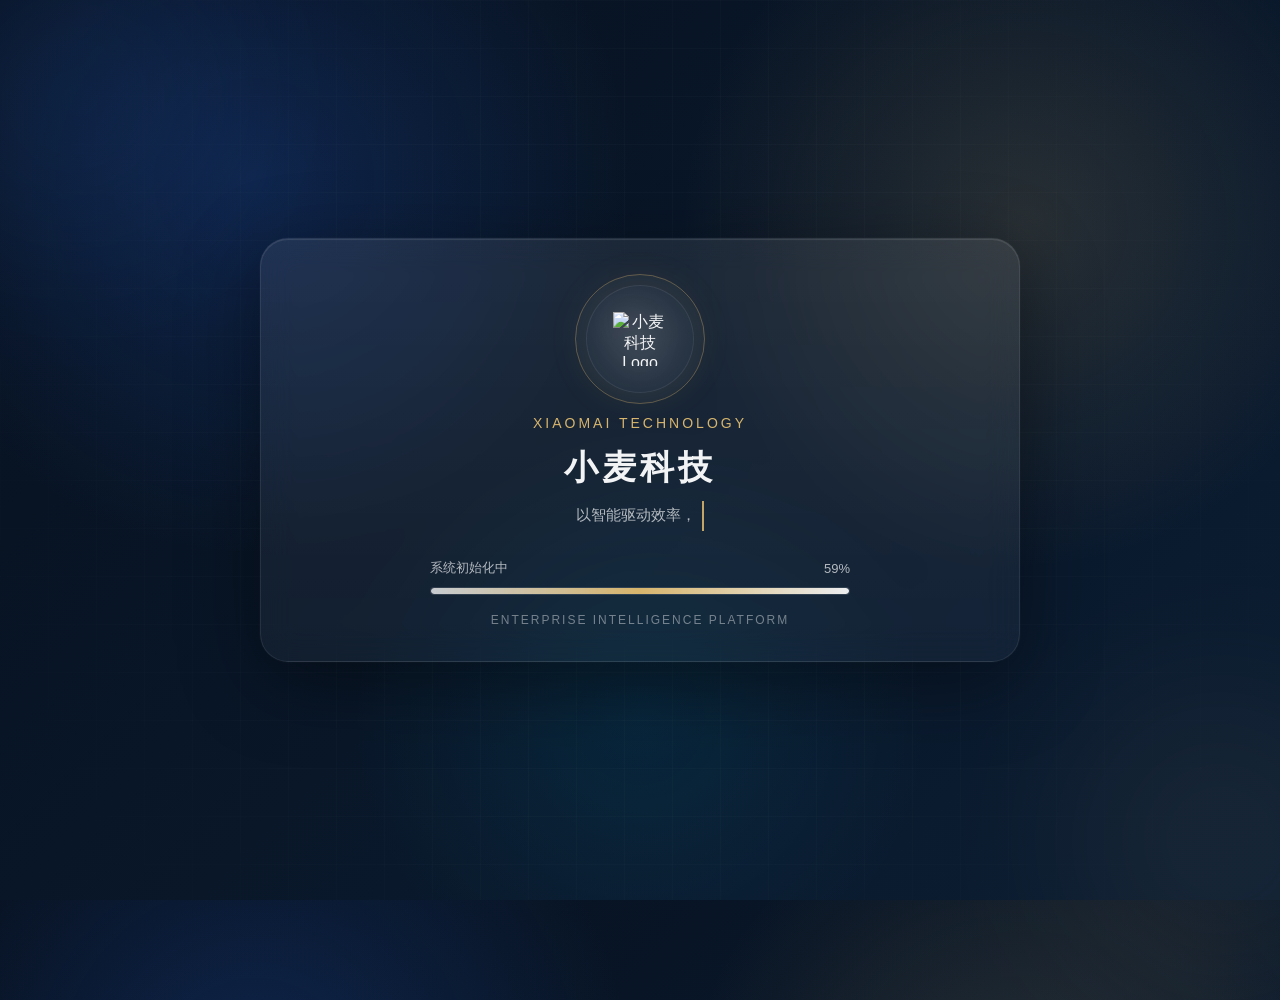
==== commit d9c5100c: "docs:注释" ====
--- a/index.html
+++ b/index.html
@@ -8,22 +8,31 @@
   <link rel="stylesheet" href="src/assets/css/pages/loader.css">
 </head>
 <body>
+  <!--科技感网格背景-->
   <div class="loader-grid"></div>
+  <!--方便后期动态创建18个粒子-->
   <div class="loader-particles" id="particles"></div>
 
+  <!--页面左侧和右侧的装饰光源-->
   <div class="corner-light left"></div>
   <div class="corner-light right"></div>
 
+  <!--整个启动页的外层容器-->
   <div class="loader-shell" id="launchPage">
+    <!--主要展示卡片-->
     <div class="launch-card">
+      <!--① logo-->
       <div class="logo-ring">
         <img src="src/assets/images/logo.png" alt="小麦科技Logo">
       </div>
 
+      <!--② 标题-->
       <div class="loader-subtitle">XIAOMAI TECHNOLOGY</div>
       <h1 class="loader-brand">小麦科技</h1>
+      <!--打字机文本容器-->
       <p class="loader-desc typing-text" id="typingText"></p>
 
+      <!--③ 进度条-->
       <div class="progress-wrap">
         <div class="progress-text">
           <span>系统初始化中</span>
@@ -34,34 +43,53 @@
         </div>
       </div>
 
+      <!--④ 底部提示文字-->
       <div class="footer-tip">ENTERPRISE INTELLIGENCE PLATFORM</div>
     </div>
   </div>
 
   <script>
+    /*开启 JavaScript 严格模式*/
     'use strict';
 
+    /**
+     * 初始化粒子背景动画
+     * 创建18个随机位置、大小、透明度和动画参数的粒子元素
+     */
     const particlesContainer = document.getElementById('particles');
     const particleCount = 18;
 
     for (let i = 0; i < particleCount; i += 1) {
       const dot = document.createElement('span');
       dot.className = 'loader-particle';
+      /*粒子随机横向位置*/
       dot.style.left = Math.random() * 100 + 'vw';
+      /*粒子随机纵向位置：从底部外面慢慢飘上来*/
       dot.style.bottom = -20 - Math.random() * 100 + 'px';
+      /*粒子随机动画持续时长*/
       dot.style.animationDuration = 5 + Math.random() * 6 + 's';
+      /*粒子随机动画延迟*/
       dot.style.animationDelay = Math.random() * 4 + 's';
+      /*粒子随机透明度*/
       dot.style.opacity = 0.25 + Math.random() * 0.5;
+      /*粒子随机缩放比例*/
       dot.style.transform = 'scale(' + (0.6 + Math.random() * 1.2) + ')';
       particlesContainer.appendChild(dot);
     }
 
+    /**
+     * 实现进度条递增动画
+     * 在2300毫秒内从0%平滑增长到100%
+     */
     const percentEl = document.getElementById('percent');
     let current = 0;
     const totalDuration = 2300;
+    /*每 22 毫秒更新一次*/
     const interval = 22;
+    /*计算每次增加多少百分比*/
     const step = 100 / (totalDuration / interval);
 
+    /*定时器更新进度*/
     const timer = setInterval(() => {
       current += step;
       if (current >= 100) {
@@ -71,10 +99,15 @@
       percentEl.textContent = Math.floor(current) + '%';
     }, interval);
 
+    /*打字机效果*/
     const typingTextEl = document.getElementById('typingText');
     const slogan = '以智能驱动效率，以科技重塑企业运营';
     let charIndex = 0;
 
+    /**
+     * 打字机效果函数 - 逐字显示企业标语
+     * 通过递归调用实现每个字符间隔90毫秒显示
+     */
     function typeSlogan() {
       if (charIndex < slogan.length) {
         typingTextEl.textContent += slogan.charAt(charIndex);
@@ -83,19 +116,33 @@
       }
     }
 
+    /**
+     * 获取页面跳转目标地址
+     * @returns {string} 目标页面路径
+     */
     function getTargetUrl() {
       return 'src/pages/landing.html';
     }
 
+    /**
+     * 启动流程时序控制
+     * 700ms: 开始标语打字效果
+     * 2600ms: 淡出启动页面
+     * 3200ms: 跳转到目标页面
+     */
+    /*700ms开始打字*/
     setTimeout(typeSlogan, 700);
 
+    /*淡出启动页面*/
     setTimeout(() => {
       document.getElementById('launchPage').classList.add('fade-out');
     }, 2600);
 
     setTimeout(() => {
+      /*replace：一般不会返回到这个加载页*/
       window.location.replace(getTargetUrl());
     }, 3200);
   </script>
+
 </body>
 </html>
